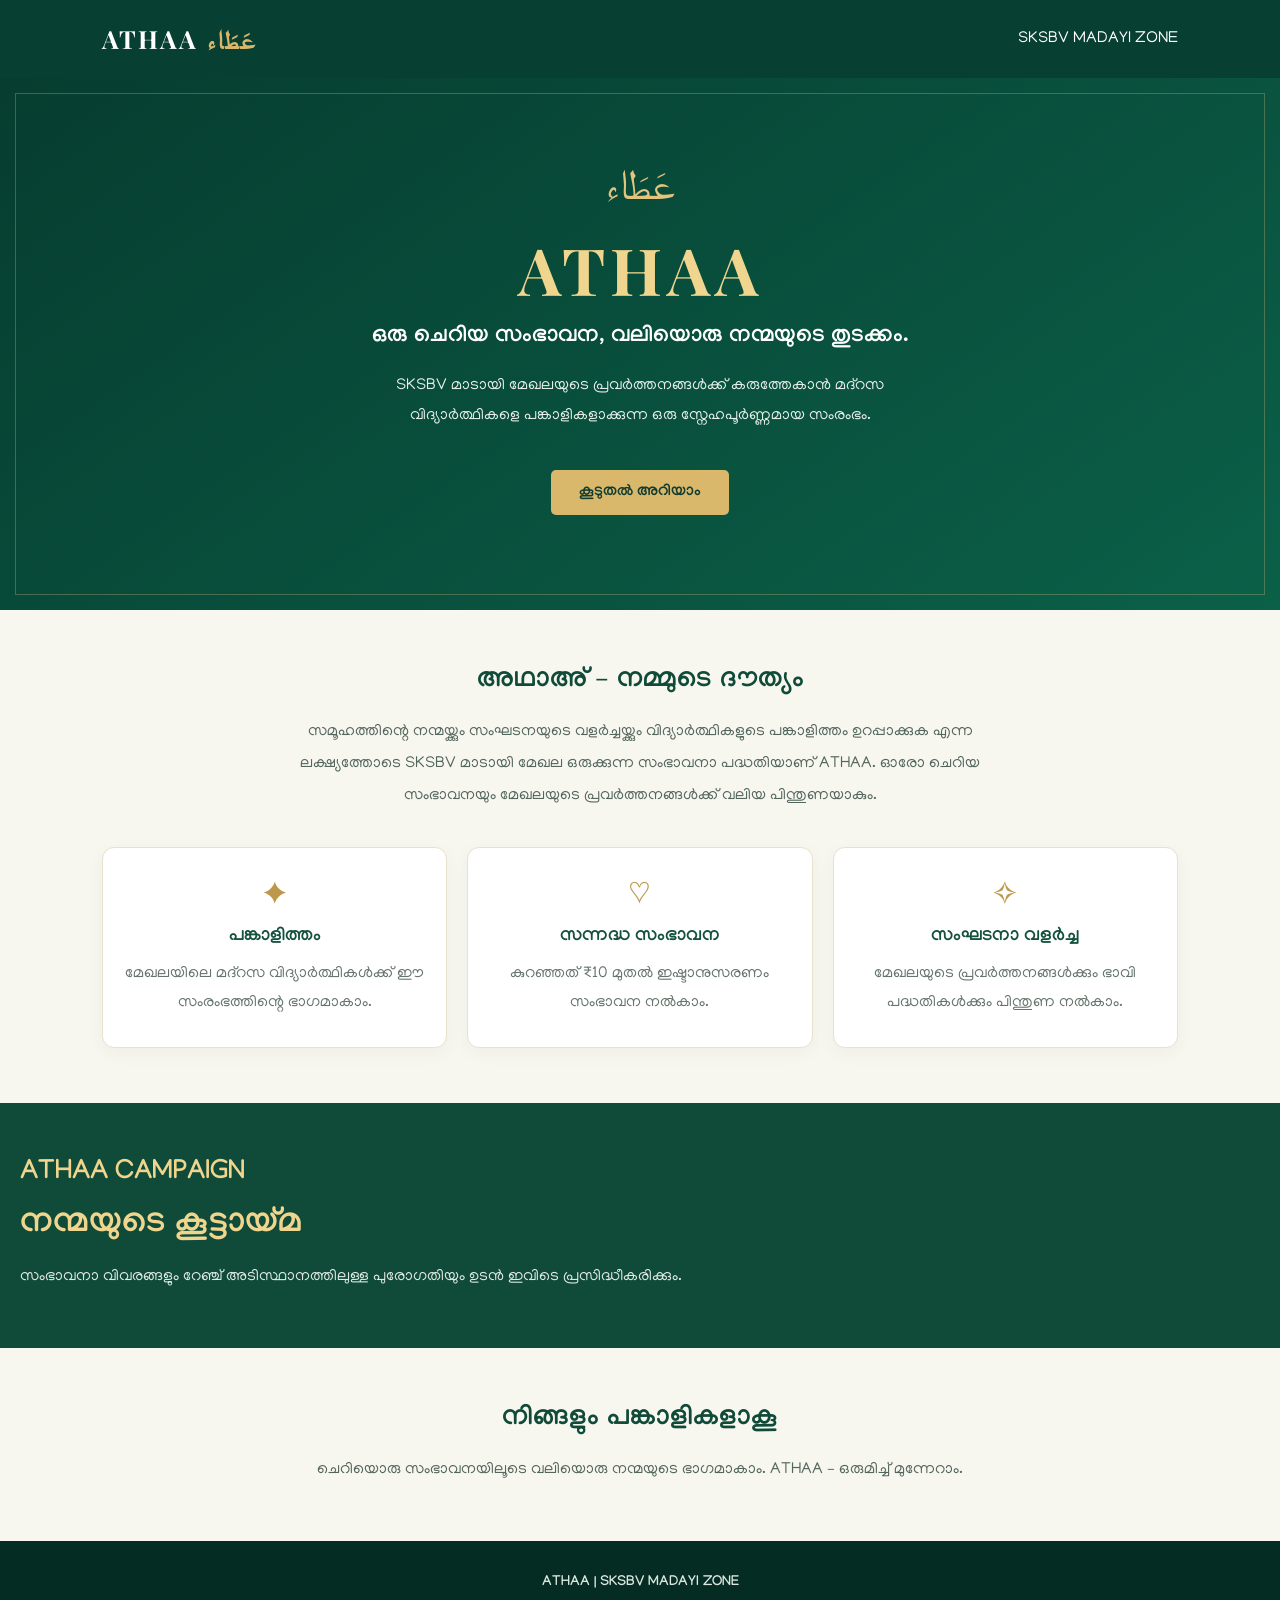
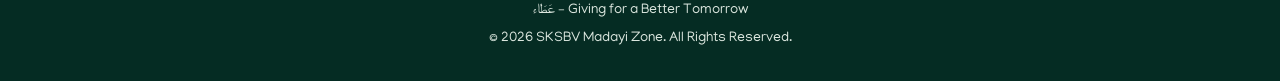
==== index.html @ 36c3cece "Update index.html" ====
<!DOCTYPE html>
<html lang="ml">
<head>
<meta charset="UTF-8">
<meta name="viewport" content="width=device-width, initial-scale=1.0">
<title>ATHAA | SKSBV Madayi Zone</title>

<link href="https://fonts.googleapis.com/css2?family=Manjari:wght@400;700&family=Playfair+Display:wght@600;700&display=swap" rel="stylesheet">

<style>
*{margin:0;padding:0;box-sizing:border-box}

body{
font-family:'Manjari',sans-serif;
background:#f7f6ef;
color:#183d32;
}

header{
background:#073f32;
color:white;
padding:22px 8%;
display:flex;
justify-content:space-between;
align-items:center;
}

.logo{
font-family:'Playfair Display',serif;
font-size:25px;
font-weight:bold;
letter-spacing:2px;
}

.logo span{color:#d9b86c}

.hero{
background:linear-gradient(145deg,#063d30,#0b6048);
color:white;
text-align:center;
padding:85px 20px 95px;
position:relative;
overflow:hidden;
}

.hero:before{
content:"";
position:absolute;
inset:15px;
border:1px solid rgba(220,190,120,.3);
pointer-events:none;
}

.arabic{
font-size:42px;
color:#e2c47e;
margin-bottom:12px;
}

.hero h1{
font-family:'Playfair Display',serif;
font-size:65px;
letter-spacing:5px;
color:#f0d58e;
}

.hero h2{
font-size:23px;
margin-top:12px;
}

.hero p{
margin:20px auto;
max-width:550px;
line-height:1.9;
color:#e6eee9;
font-size:16px;
}

.btn{
display:inline-block;
background:#d9b86c;
color:#123c30;
padding:13px 28px;
border-radius:5px;
text-decoration:none;
font-weight:bold;
margin-top:18px;
}

section{
padding:55px 8%;
text-align:center;
}

.section-title{
font-size:28px;
margin-bottom:18px;
color:#104a39;
}

.intro{
max-width:700px;
margin:auto;
line-height:2;
color:#53665d;
}

.card-area{
display:grid;
grid-template-columns:repeat(auto-fit,minmax(220px,1fr));
gap:20px;
margin-top:35px;
}

.card{
background:white;
padding:30px 20px;
border-radius:12px;
border:1px solid #e8e1ce;
box-shadow:0 5px 20px rgba(0,0,0,.04);
}

.card .symbol{
font-size:30px;
color:#bd984b;
margin-bottom:12px;
}

.card h3{
margin-bottom:12px;
color:#14513e;
}

.card p{
line-height:1.8;
color:#65756c;
}

.progress{
background:#104b39;
color:white;
padding:55px 20px;
}

.progress h2{
color:#f0d58e;
font-size:27px;
margin-bottom:15px;
}

.progress p{
line-height:2;
color:#e0e9e3;
}

.amount{
font-size:35px;
color:#f0d58e;
margin:15px 0;
font-weight:bold;
}

footer{
background:#052c23;
color:#dce7df;
text-align:center;
padding:28px 15px;
line-height:2;
font-size:14px;
}

@media(max-width:600px){
.hero h1{font-size:45px}
.hero h2{font-size:19px}
.hero{padding:65px 20px 75px}
section{padding:45px 6%}
}
</style>
</head>

<body>

<header>
<div class="logo">ATHAA <span>عَطَاء</span></div>
<div>SKSBV MADAYI ZONE</div>
</header>

<div class="hero">
<div class="arabic">عَطَاء</div>
<h1>ATHAA</h1>
<h2>ഒരു ചെറിയ സംഭാവന, വലിയൊരു നന്മയുടെ തുടക്കം.</h2>
<p>
SKSBV മാടായി മേഖലയുടെ പ്രവർത്തനങ്ങൾക്ക് കരുത്തേകാൻ
മദ്റസ വിദ്യാർത്ഥികളെ പങ്കാളികളാക്കുന്ന
ഒരു സ്നേഹപൂർണ്ണമായ സംരംഭം.
</p>
<a href="#about" class="btn">കൂടുതൽ അറിയാം</a>
</div>

<section id="about">
<h2 class="section-title">അഥാഅ് – നമ്മുടെ ദൗത്യം</h2>
<p class="intro">
സമൂഹത്തിന്റെ നന്മയ്ക്കും സംഘടനയുടെ വളർച്ചയ്ക്കും
വിദ്യാർത്ഥികളുടെ പങ്കാളിത്തം ഉറപ്പാക്കുക എന്ന ലക്ഷ്യത്തോടെ
SKSBV മാടായി മേഖല ഒരുക്കുന്ന സംഭാവനാ പദ്ധതിയാണ് ATHAA.
ഓരോ ചെറിയ സംഭാവനയും മേഖലയുടെ പ്രവർത്തനങ്ങൾക്ക്
വലിയ പിന്തുണയാകും.
</p>

<div class="card-area">
<div class="card">
<div class="symbol">✦</div>
<h3>പങ്കാളിത്തം</h3>
<p>മേഖലയിലെ മദ്റസ വിദ്യാർത്ഥികൾക്ക് ഈ സംരംഭത്തിന്റെ ഭാഗമാകാം.</p>
</div>

<div class="card">
<div class="symbol">♡</div>
<h3>സന്നദ്ധ സംഭാവന</h3>
<p>കുറഞ്ഞത് ₹10 മുതൽ ഇഷ്ടാനുസരണം സംഭാവന നൽകാം.</p>
</div>

<div class="card">
<div class="symbol">✧</div>
<h3>സംഘടനാ വളർച്ച</h3>
<p>മേഖലയുടെ പ്രവർത്തനങ്ങൾക്കും ഭാവി പദ്ധതികൾക്കും പിന്തുണ നൽകാം.</p>
</div>
</div>
</section>

<div class="progress">
<h2>ATHAA CAMPAIGN</h2>
<div class="amount">നന്മയുടെ കൂട്ടായ്മ</div>
<p>
സംഭാവനാ വിവരങ്ങളും റേഞ്ച് അടിസ്ഥാനത്തിലുള്ള
പുരോഗതിയും ഉടൻ ഇവിടെ പ്രസിദ്ധീകരിക്കും.
</p>
</div>

<section>
<h2 class="section-title">നിങ്ങളും പങ്കാളികളാകൂ</h2>
<p class="intro">
ചെറിയൊരു സംഭാവനയിലൂടെ വലിയൊരു നന്മയുടെ ഭാഗമാകാം.
ATHAA – ഒരുമിച്ച് മുന്നേറാം.
</p>
</section>

<footer>
<strong>ATHAA | SKSBV MADAYI ZONE</strong>
<p>عَطَاء – Giving for a Better Tomorrow</p>
<p>© 2026 SKSBV Madayi Zone. All Rights Reserved.</p>
</footer>
<script type="module">
import { createClient } from 'https://esm.sh/@supabase/supabase-js@2';

const supabase = createClient(
  'https://todgmbp1ju1edgxzxsuv.supabase.co',
  sb_publishable_af5KGOC2F1J2FJuQmjz36g_5R0WqRGq'
);
</script>
</body>
</html>
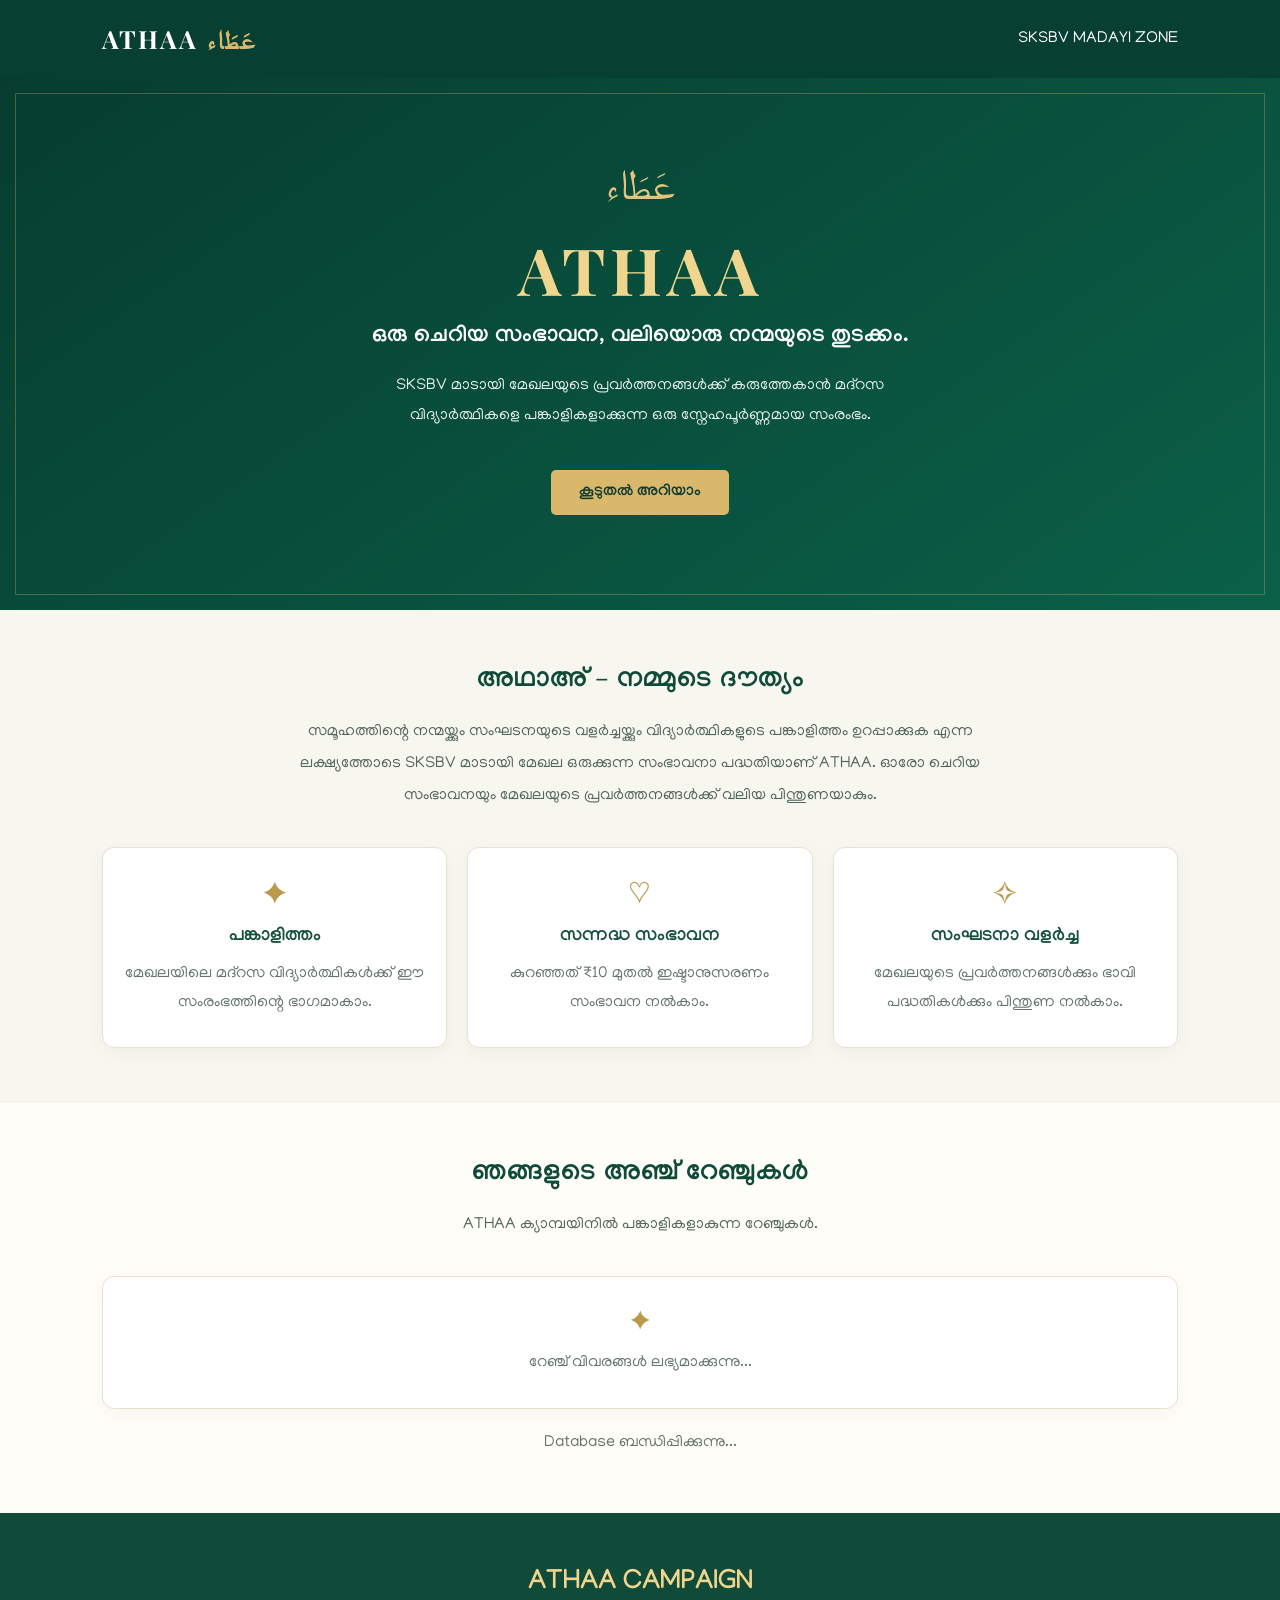
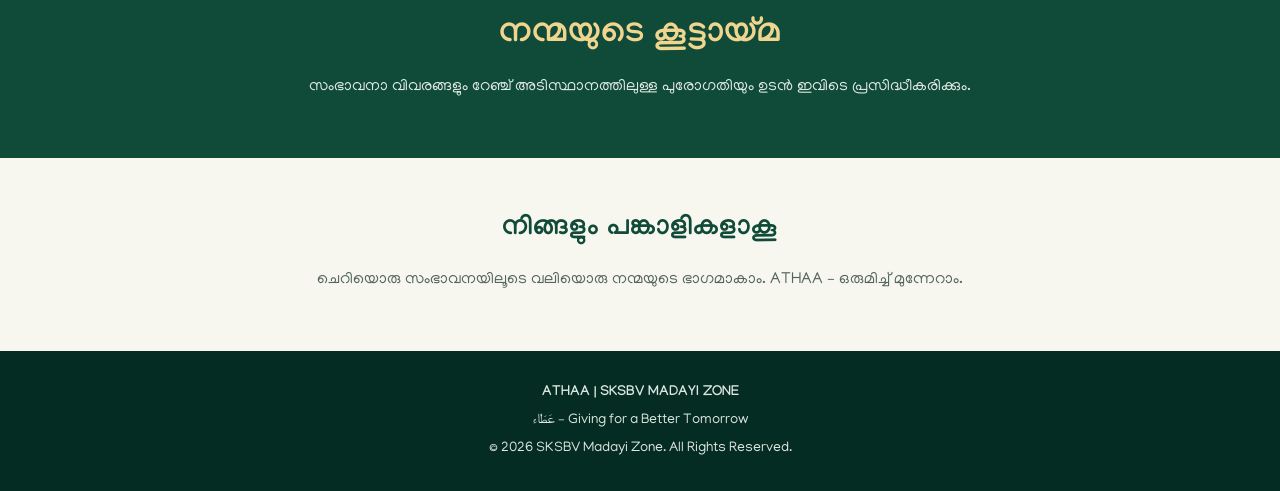
==== commit 9d2ab64a: "ATHAA" ====
--- a/index.html
+++ b/index.html
@@ -23,6 +23,8 @@
 display:flex;
 justify-content:space-between;
 align-items:center;
+flex-wrap:wrap;
+gap:12px;
 }
 
 .logo{
@@ -137,10 +139,42 @@
 color:#65756c;
 }
 
+/* RANGES */
+
+.ranges-section{
+background:#fffdf7;
+}
+
+.range-card{
+background:white;
+padding:24px 15px;
+border:1px solid #e8e1ce;
+border-radius:12px;
+box-shadow:0 5px 20px rgba(0,0,0,.04);
+}
+
+.range-card h3{
+color:#14513e;
+font-size:20px;
+}
+
+.range-symbol{
+font-size:26px;
+color:#bd984b;
+margin-bottom:10px;
+}
+
+#rangeStatus{
+margin-top:20px;
+color:#65756c;
+line-height:1.8;
+}
+
 .progress{
 background:#104b39;
 color:white;
 padding:55px 20px;
+text-align:center;
 }
 
 .progress h2{
@@ -175,6 +209,7 @@
 .hero h2{font-size:19px}
 .hero{padding:65px 20px 75px}
 section{padding:45px 6%}
+header{padding:18px 6%}
 }
 </style>
 </head>
@@ -229,6 +264,24 @@
 </div>
 </section>
 
+<!-- RANGE DETAILS FROM SUPABASE -->
+
+<section class="ranges-section" id="ranges">
+<h2 class="section-title">ഞങ്ങളുടെ അഞ്ച് റേഞ്ചുകൾ</h2>
+<p class="intro">
+ATHAA ക്യാമ്പയിനിൽ പങ്കാളികളാകുന്ന റേഞ്ചുകൾ.
+</p>
+
+<div class="card-area" id="rangeList">
+<div class="card">
+<div class="range-symbol">✦</div>
+<p>റേഞ്ച് വിവരങ്ങൾ ലഭ്യമാക്കുന്നു...</p>
+</div>
+</div>
+
+<p id="rangeStatus">Database ബന്ധിപ്പിക്കുന്നു...</p>
+</section>
+
 <div class="progress">
 <h2>ATHAA CAMPAIGN</h2>
 <div class="amount">നന്മയുടെ കൂട്ടായ്മ</div>
@@ -251,13 +304,74 @@
 <p>عَطَاء – Giving for a Better Tomorrow</p>
 <p>© 2026 SKSBV Madayi Zone. All Rights Reserved.</p>
 </footer>
+
 <script type="module">
-import { createClient } from 'https://esm.sh/@supabase/supabase-js@2';
+import { createClient } from
+'https://esm.sh/@supabase/supabase-js@2';
+
+const SUPABASE_URL =
+'https://todgmbp1ju1edgxzxsuv.supabase.co';
+
+const SUPABASE_KEY =
+'sb_publishable_af5KGOC2F1J2FJuQmjz36g_5R0WqRGq';
 
 const supabase = createClient(
-  'https://todgmbp1ju1edgxzxsuv.supabase.co',
-  sb_publishable_af5KGOC2F1J2FJuQmjz36g_5R0WqRGq'
+SUPABASE_URL,
+SUPABASE_KEY
 );
+
+const rangeList = document.getElementById('rangeList');
+const rangeStatus = document.getElementById('rangeStatus');
+
+async function loadRanges(){
+
+const { data, error } = await supabase
+.from('Ranges')
+.select('range_name')
+.order('range_name');
+
+if(error){
+rangeList.innerHTML = '';
+rangeStatus.textContent =
+'റേഞ്ച് വിവരങ്ങൾ ഇപ്പോൾ ലഭ്യമല്ല. Database ക്രമീകരണം പരിശോധിക്കണം.';
+console.error(error);
+return;
+}
+
+if(!data || data.length === 0){
+rangeList.innerHTML = '';
+rangeStatus.textContent =
+'ഇപ്പോൾ റേഞ്ച് വിവരങ്ങൾ ലഭ്യമല്ല.';
+return;
+}
+
+rangeList.innerHTML = '';
+
+data.forEach((range) => {
+
+const card = document.createElement('div');
+card.className = 'range-card';
+
+const symbol = document.createElement('div');
+symbol.className = 'range-symbol';
+symbol.textContent = '✦';
+
+const heading = document.createElement('h3');
+heading.textContent = range.range_name;
+
+card.appendChild(symbol);
+card.appendChild(heading);
+rangeList.appendChild(card);
+
+});
+
+rangeStatus.textContent =
+'റേഞ്ച് വിവരങ്ങൾ വിജയകരമായി ലഭിച്ചു.';
+
+}
+
+loadRanges();
 </script>
+
 </body>
 </html>
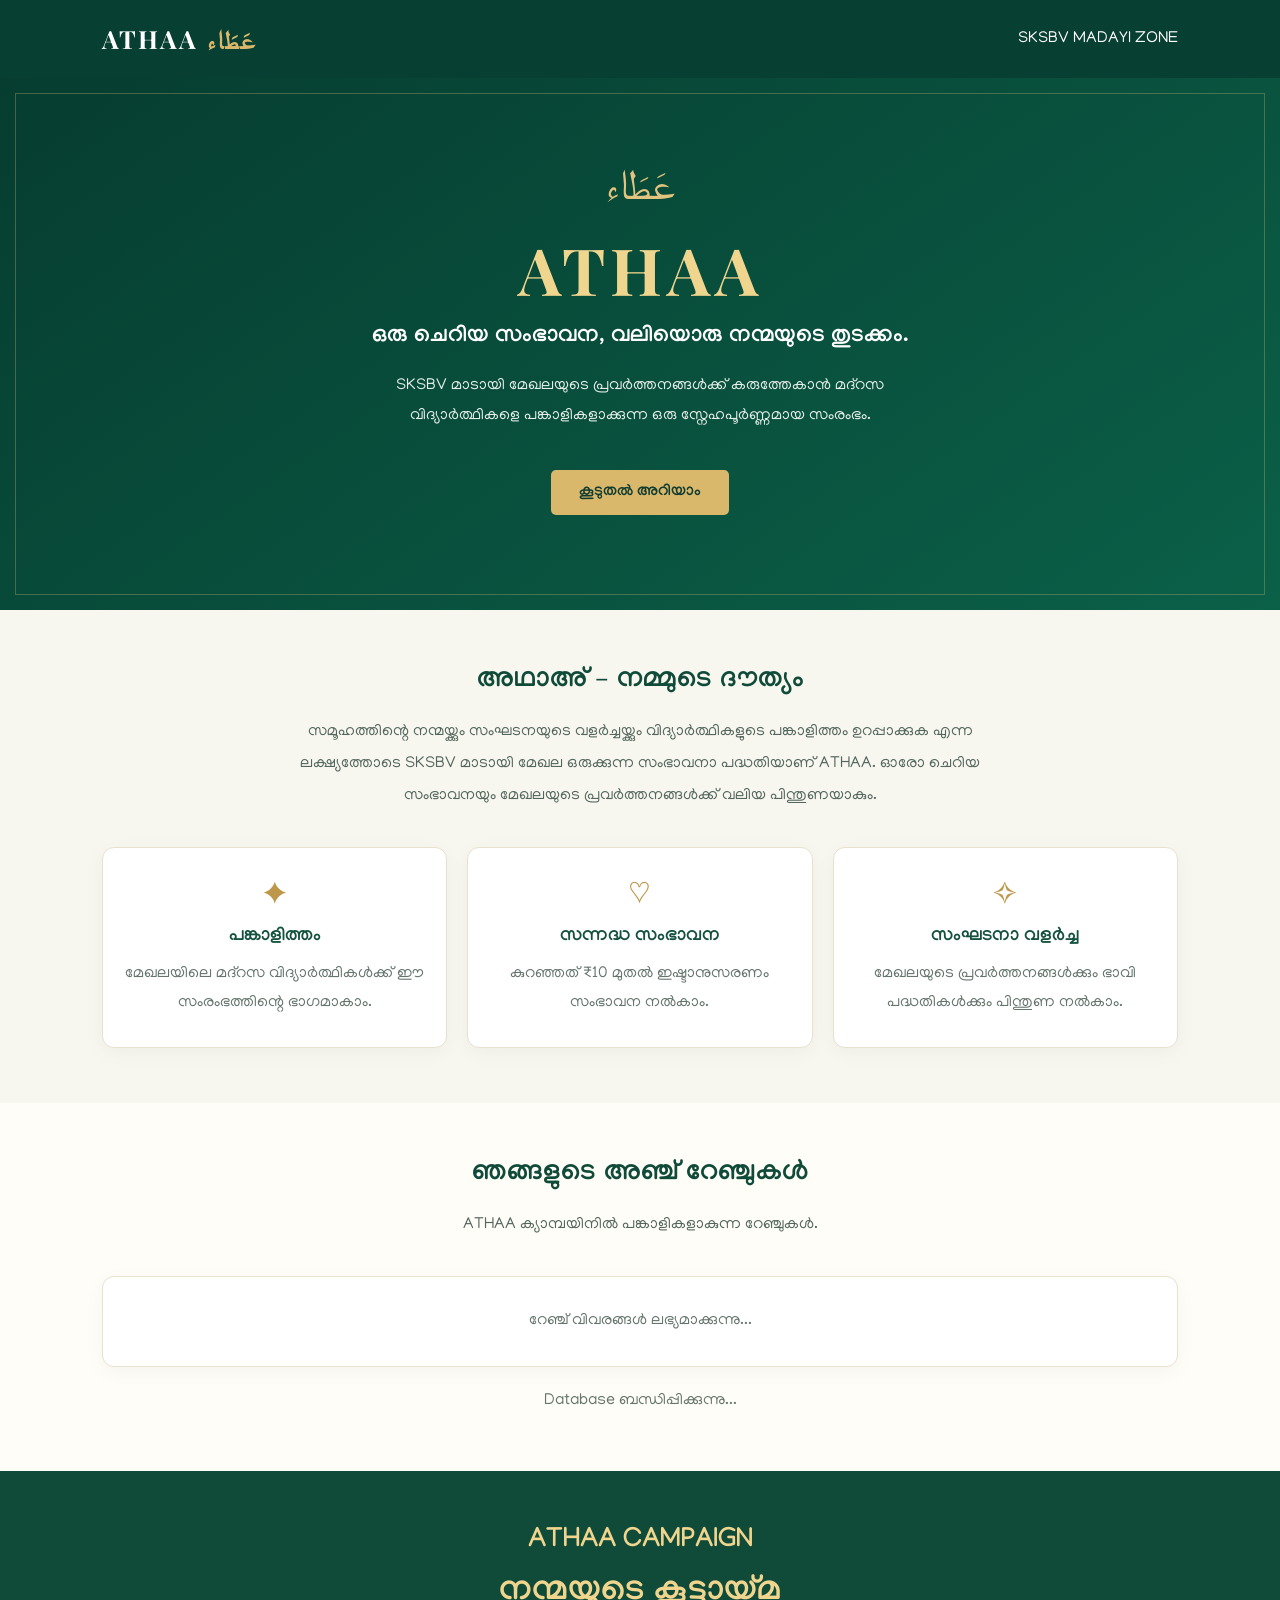
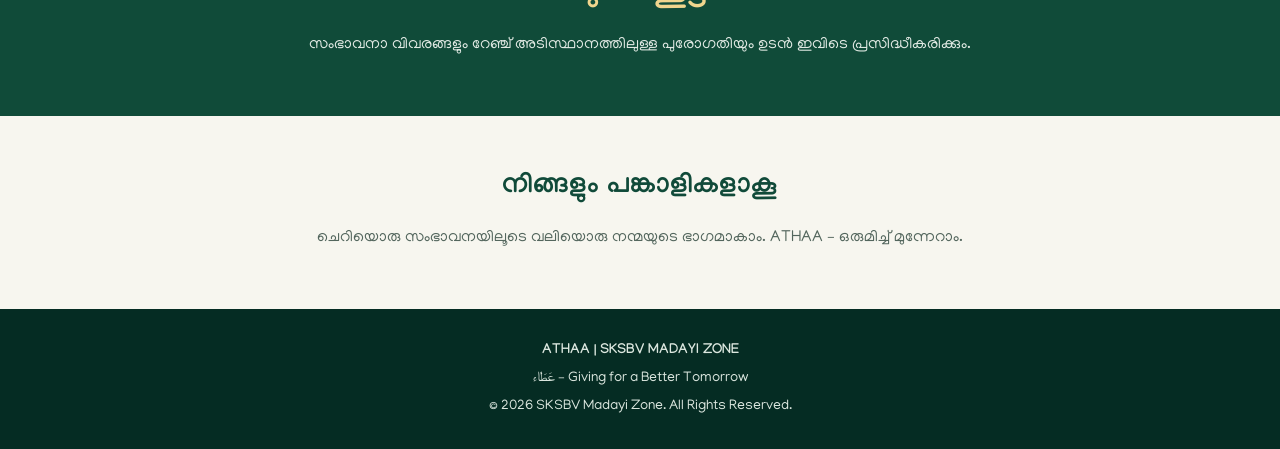
==== commit b1ff328e: "Update index.html" ====
--- a/index.html
+++ b/index.html
@@ -1,219 +1,44 @@
+ 
 <!DOCTYPE html>
 <html lang="ml">
 <head>
 <meta charset="UTF-8">
 <meta name="viewport" content="width=device-width, initial-scale=1.0">
 <title>ATHAA | SKSBV Madayi Zone</title>
-
 <link href="https://fonts.googleapis.com/css2?family=Manjari:wght@400;700&family=Playfair+Display:wght@600;700&display=swap" rel="stylesheet">
-
 <style>
 *{margin:0;padding:0;box-sizing:border-box}
-
-body{
-font-family:'Manjari',sans-serif;
-background:#f7f6ef;
-color:#183d32;
-}
-
-header{
-background:#073f32;
-color:white;
-padding:22px 8%;
-display:flex;
-justify-content:space-between;
-align-items:center;
-flex-wrap:wrap;
-gap:12px;
-}
-
-.logo{
-font-family:'Playfair Display',serif;
-font-size:25px;
-font-weight:bold;
-letter-spacing:2px;
-}
-
+body{font-family:'Manjari',sans-serif;background:#f7f6ef;color:#183d32}
+header{background:#073f32;color:white;padding:22px 8%;display:flex;justify-content:space-between;align-items:center;flex-wrap:wrap;gap:10px}
+.logo{font-family:'Playfair Display',serif;font-size:25px;font-weight:bold;letter-spacing:2px}
 .logo span{color:#d9b86c}
-
-.hero{
-background:linear-gradient(145deg,#063d30,#0b6048);
-color:white;
-text-align:center;
-padding:85px 20px 95px;
-position:relative;
-overflow:hidden;
-}
-
-.hero:before{
-content:"";
-position:absolute;
-inset:15px;
-border:1px solid rgba(220,190,120,.3);
-pointer-events:none;
-}
-
-.arabic{
-font-size:42px;
-color:#e2c47e;
-margin-bottom:12px;
-}
-
-.hero h1{
-font-family:'Playfair Display',serif;
-font-size:65px;
-letter-spacing:5px;
-color:#f0d58e;
-}
-
-.hero h2{
-font-size:23px;
-margin-top:12px;
-}
-
-.hero p{
-margin:20px auto;
-max-width:550px;
-line-height:1.9;
-color:#e6eee9;
-font-size:16px;
-}
-
-.btn{
-display:inline-block;
-background:#d9b86c;
-color:#123c30;
-padding:13px 28px;
-border-radius:5px;
-text-decoration:none;
-font-weight:bold;
-margin-top:18px;
-}
-
-section{
-padding:55px 8%;
-text-align:center;
-}
-
-.section-title{
-font-size:28px;
-margin-bottom:18px;
-color:#104a39;
-}
-
-.intro{
-max-width:700px;
-margin:auto;
-line-height:2;
-color:#53665d;
-}
-
-.card-area{
-display:grid;
-grid-template-columns:repeat(auto-fit,minmax(220px,1fr));
-gap:20px;
-margin-top:35px;
-}
-
-.card{
-background:white;
-padding:30px 20px;
-border-radius:12px;
-border:1px solid #e8e1ce;
-box-shadow:0 5px 20px rgba(0,0,0,.04);
-}
-
-.card .symbol{
-font-size:30px;
-color:#bd984b;
-margin-bottom:12px;
-}
-
-.card h3{
-margin-bottom:12px;
-color:#14513e;
-}
-
-.card p{
-line-height:1.8;
-color:#65756c;
-}
-
-/* RANGES */
-
-.ranges-section{
-background:#fffdf7;
-}
-
-.range-card{
-background:white;
-padding:24px 15px;
-border:1px solid #e8e1ce;
-border-radius:12px;
-box-shadow:0 5px 20px rgba(0,0,0,.04);
-}
-
-.range-card h3{
-color:#14513e;
-font-size:20px;
-}
-
-.range-symbol{
-font-size:26px;
-color:#bd984b;
-margin-bottom:10px;
-}
-
-#rangeStatus{
-margin-top:20px;
-color:#65756c;
-line-height:1.8;
-}
-
-.progress{
-background:#104b39;
-color:white;
-padding:55px 20px;
-text-align:center;
-}
-
-.progress h2{
-color:#f0d58e;
-font-size:27px;
-margin-bottom:15px;
-}
-
-.progress p{
-line-height:2;
-color:#e0e9e3;
-}
-
-.amount{
-font-size:35px;
-color:#f0d58e;
-margin:15px 0;
-font-weight:bold;
-}
-
-footer{
-background:#052c23;
-color:#dce7df;
-text-align:center;
-padding:28px 15px;
-line-height:2;
-font-size:14px;
-}
-
-@media(max-width:600px){
-.hero h1{font-size:45px}
-.hero h2{font-size:19px}
-.hero{padding:65px 20px 75px}
-section{padding:45px 6%}
-header{padding:18px 6%}
-}
+.hero{background:linear-gradient(145deg,#063d30,#0b6048);color:white;text-align:center;padding:85px 20px 95px;position:relative}
+.hero:before{content:"";position:absolute;inset:15px;border:1px solid rgba(220,190,120,.3);pointer-events:none}
+.arabic{font-size:42px;color:#e2c47e;margin-bottom:12px}
+.hero h1{font-family:'Playfair Display',serif;font-size:65px;letter-spacing:5px;color:#f0d58e}
+.hero h2{font-size:23px;margin-top:12px}
+.hero p{margin:20px auto;max-width:550px;line-height:1.9;color:#e6eee9}
+.btn{display:inline-block;background:#d9b86c;color:#123c30;padding:13px 28px;border-radius:5px;text-decoration:none;font-weight:bold;margin-top:18px}
+section{padding:55px 8%;text-align:center}
+.section-title{font-size:28px;margin-bottom:18px;color:#104a39}
+.intro{max-width:700px;margin:auto;line-height:2;color:#53665d}
+.card-area{display:grid;grid-template-columns:repeat(auto-fit,minmax(220px,1fr));gap:20px;margin-top:35px}
+.card,.range-card{background:white;padding:30px 20px;border-radius:12px;border:1px solid #e8e1ce;box-shadow:0 5px 20px rgba(0,0,0,.04)}
+.symbol{font-size:30px;color:#bd984b;margin-bottom:12px}
+.card h3{margin-bottom:12px;color:#14513e}
+.card p{line-height:1.8;color:#65756c}
+.ranges-section{background:#fffdf7}
+.range-card h3{color:#14513e;font-size:20px}
+.range-symbol{font-size:26px;color:#bd984b;margin-bottom:10px}
+#rangeStatus{margin-top:20px;color:#65756c;line-height:1.8}
+.progress{background:#104b39;color:white;padding:55px 20px;text-align:center}
+.progress h2{color:#f0d58e;font-size:27px;margin-bottom:15px}
+.progress p{line-height:2;color:#e0e9e3}
+.amount{font-size:35px;color:#f0d58e;margin:15px 0;font-weight:bold}
+footer{background:#052c23;color:#dce7df;text-align:center;padding:28px 15px;line-height:2;font-size:14px}
+@media(max-width:600px){.hero h1{font-size:45px}.hero h2{font-size:19px}.hero{padding:65px 20px 75px}section{padding:45px 6%}}
 </style>
 </head>
-
 <body>
 
 <header>
@@ -225,78 +50,38 @@
 <div class="arabic">عَطَاء</div>
 <h1>ATHAA</h1>
 <h2>ഒരു ചെറിയ സംഭാവന, വലിയൊരു നന്മയുടെ തുടക്കം.</h2>
-<p>
-SKSBV മാടായി മേഖലയുടെ പ്രവർത്തനങ്ങൾക്ക് കരുത്തേകാൻ
-മദ്റസ വിദ്യാർത്ഥികളെ പങ്കാളികളാക്കുന്ന
-ഒരു സ്നേഹപൂർണ്ണമായ സംരംഭം.
-</p>
+<p>SKSBV മാടായി മേഖലയുടെ പ്രവർത്തനങ്ങൾക്ക് കരുത്തേകാൻ മദ്റസ വിദ്യാർത്ഥികളെ പങ്കാളികളാക്കുന്ന ഒരു സ്നേഹപൂർണ്ണമായ സംരംഭം.</p>
 <a href="#about" class="btn">കൂടുതൽ അറിയാം</a>
 </div>
 
 <section id="about">
 <h2 class="section-title">അഥാഅ് – നമ്മുടെ ദൗത്യം</h2>
-<p class="intro">
-സമൂഹത്തിന്റെ നന്മയ്ക്കും സംഘടനയുടെ വളർച്ചയ്ക്കും
-വിദ്യാർത്ഥികളുടെ പങ്കാളിത്തം ഉറപ്പാക്കുക എന്ന ലക്ഷ്യത്തോടെ
-SKSBV മാടായി മേഖല ഒരുക്കുന്ന സംഭാവനാ പദ്ധതിയാണ് ATHAA.
-ഓരോ ചെറിയ സംഭാവനയും മേഖലയുടെ പ്രവർത്തനങ്ങൾക്ക്
-വലിയ പിന്തുണയാകും.
-</p>
-
+<p class="intro">സമൂഹത്തിന്റെ നന്മയ്ക്കും സംഘടനയുടെ വളർച്ചയ്ക്കും വിദ്യാർത്ഥികളുടെ പങ്കാളിത്തം ഉറപ്പാക്കുക എന്ന ലക്ഷ്യത്തോടെ SKSBV മാടായി മേഖല ഒരുക്കുന്ന സംഭാവനാ പദ്ധതിയാണ് ATHAA. ഓരോ ചെറിയ സംഭാവനയും മേഖലയുടെ പ്രവർത്തനങ്ങൾക്ക് വലിയ പിന്തുണയാകും.</p>
 <div class="card-area">
-<div class="card">
-<div class="symbol">✦</div>
-<h3>പങ്കാളിത്തം</h3>
-<p>മേഖലയിലെ മദ്റസ വിദ്യാർത്ഥികൾക്ക് ഈ സംരംഭത്തിന്റെ ഭാഗമാകാം.</p>
-</div>
-
-<div class="card">
-<div class="symbol">♡</div>
-<h3>സന്നദ്ധ സംഭാവന</h3>
-<p>കുറഞ്ഞത് ₹10 മുതൽ ഇഷ്ടാനുസരണം സംഭാവന നൽകാം.</p>
-</div>
-
-<div class="card">
-<div class="symbol">✧</div>
-<h3>സംഘടനാ വളർച്ച</h3>
-<p>മേഖലയുടെ പ്രവർത്തനങ്ങൾക്കും ഭാവി പദ്ധതികൾക്കും പിന്തുണ നൽകാം.</p>
-</div>
+<div class="card"><div class="symbol">✦</div><h3>പങ്കാളിത്തം</h3><p>മേഖലയിലെ മദ്റസ വിദ്യാർത്ഥികൾക്ക് ഈ സംരംഭത്തിന്റെ ഭാഗമാകാം.</p></div>
+<div class="card"><div class="symbol">♡</div><h3>സന്നദ്ധ സംഭാവന</h3><p>കുറഞ്ഞത് ₹10 മുതൽ ഇഷ്ടാനുസരണം സംഭാവന നൽകാം.</p></div>
+<div class="card"><div class="symbol">✧</div><h3>സംഘടനാ വളർച്ച</h3><p>മേഖലയുടെ പ്രവർത്തനങ്ങൾക്കും ഭാവി പദ്ധതികൾക്കും പിന്തുണ നൽകാം.</p></div>
 </div>
 </section>
 
-<!-- RANGE DETAILS FROM SUPABASE -->
-
 <section class="ranges-section" id="ranges">
 <h2 class="section-title">ഞങ്ങളുടെ അഞ്ച് റേഞ്ചുകൾ</h2>
-<p class="intro">
-ATHAA ക്യാമ്പയിനിൽ പങ്കാളികളാകുന്ന റേഞ്ചുകൾ.
-</p>
-
+<p class="intro">ATHAA ക്യാമ്പയിനിൽ പങ്കാളികളാകുന്ന റേഞ്ചുകൾ.</p>
 <div class="card-area" id="rangeList">
-<div class="card">
-<div class="range-symbol">✦</div>
-<p>റേഞ്ച് വിവരങ്ങൾ ലഭ്യമാക്കുന്നു...</p>
+<div class="card"><p>റേഞ്ച് വിവരങ്ങൾ ലഭ്യമാക്കുന്നു...</p></div>
 </div>
-</div>
-
 <p id="rangeStatus">Database ബന്ധിപ്പിക്കുന്നു...</p>
 </section>
 
 <div class="progress">
 <h2>ATHAA CAMPAIGN</h2>
 <div class="amount">നന്മയുടെ കൂട്ടായ്മ</div>
-<p>
-സംഭാവനാ വിവരങ്ങളും റേഞ്ച് അടിസ്ഥാനത്തിലുള്ള
-പുരോഗതിയും ഉടൻ ഇവിടെ പ്രസിദ്ധീകരിക്കും.
-</p>
+<p>സംഭാവനാ വിവരങ്ങളും റേഞ്ച് അടിസ്ഥാനത്തിലുള്ള പുരോഗതിയും ഉടൻ ഇവിടെ പ്രസിദ്ധീകരിക്കും.</p>
 </div>
 
 <section>
 <h2 class="section-title">നിങ്ങളും പങ്കാളികളാകൂ</h2>
-<p class="intro">
-ചെറിയൊരു സംഭാവനയിലൂടെ വലിയൊരു നന്മയുടെ ഭാഗമാകാം.
-ATHAA – ഒരുമിച്ച് മുന്നേറാം.
-</p>
+<p class="intro">ചെറിയൊരു സംഭാവനയിലൂടെ വലിയൊരു നന്മയുടെ ഭാഗമാകാം. ATHAA – ഒരുമിച്ച് മുന്നേറാം.</p>
 </section>
 
 <footer>
@@ -306,72 +91,50 @@
 </footer>
 
 <script type="module">
-import { createClient } from
-'https://esm.sh/@supabase/supabase-js@2';
+import { createClient } from 'https://esm.sh/@supabase/supabase-js@2';
 
-const SUPABASE_URL =
-'https://todgmbp1ju1edgxzxsuv.supabase.co';
+const SUPABASE_URL = 'https://todgmbp1ju1edgxzxsuv.supabase.co';
+const SUPABASE_KEY = 'sb_publishable_af5KGOC2F1J2FJuQmjz36g_5R0WqRGq';
 
-const SUPABASE_KEY =
-'sb_publishable_af5KGOC2F1J2FJuQmjz36g_5R0WqRGq';
-
-const supabase = createClient(
-SUPABASE_URL,
-SUPABASE_KEY
-);
+const supabase = createClient(SUPABASE_URL, SUPABASE_KEY);
 
 const rangeList = document.getElementById('rangeList');
 const rangeStatus = document.getElementById('rangeStatus');
 
 async function loadRanges(){
+  const {data,error} = await supabase
+    .from('Ranges')
+    .select('range_name');
 
-const { data, error } = await supabase
-.from('Ranges')
-.select('range_name')
-.order('range_name');
+  if(error){
+    rangeList.innerHTML = '';
+    rangeStatus.textContent = 'റേഞ്ച് വിവരങ്ങൾ ലഭ്യമല്ല. Database ക്രമീകരണം പരിശോധിക്കണം.';
+    console.error(error);
+    return;
+  }
 
-if(error){
-rangeList.innerHTML = '';
-rangeStatus.textContent =
-'റേഞ്ച് വിവരങ്ങൾ ഇപ്പോൾ ലഭ്യമല്ല. Database ക്രമീകരണം പരിശോധിക്കണം.';
-console.error(error);
-return;
-}
+  rangeList.innerHTML = '';
 
-if(!data || data.length === 0){
-rangeList.innerHTML = '';
-rangeStatus.textContent =
-'ഇപ്പോൾ റേഞ്ച് വിവരങ്ങൾ ലഭ്യമല്ല.';
-return;
-}
+  data.forEach(range => {
+    const card = document.createElement('div');
+    card.className = 'range-card';
 
-rangeList.innerHTML = '';
+    const symbol = document.createElement('div');
+    symbol.className = 'range-symbol';
+    symbol.textContent = '✦';
 
-data.forEach((range) => {
+    const heading = document.createElement('h3');
+    heading.textContent = range.range_name;
 
-const card = document.createElement('div');
-card.className = 'range-card';
+    card.append(symbol,heading);
+    rangeList.appendChild(card);
+  });
 
-const symbol = document.createElement('div');
-symbol.className = 'range-symbol';
-symbol.textContent = '✦';
-
-const heading = document.createElement('h3');
-heading.textContent = range.range_name;
-
-card.appendChild(symbol);
-card.appendChild(heading);
-rangeList.appendChild(card);
-
-});
-
-rangeStatus.textContent =
-'റേഞ്ച് വിവരങ്ങൾ വിജയകരമായി ലഭിച്ചു.';
-
+  rangeStatus.textContent = 'റേഞ്ച് വിവരങ്ങൾ വിജയകരമായി ലഭിച്ചു.';
 }
 
 loadRanges();
 </script>
-
 </body>
 </html>
+ 
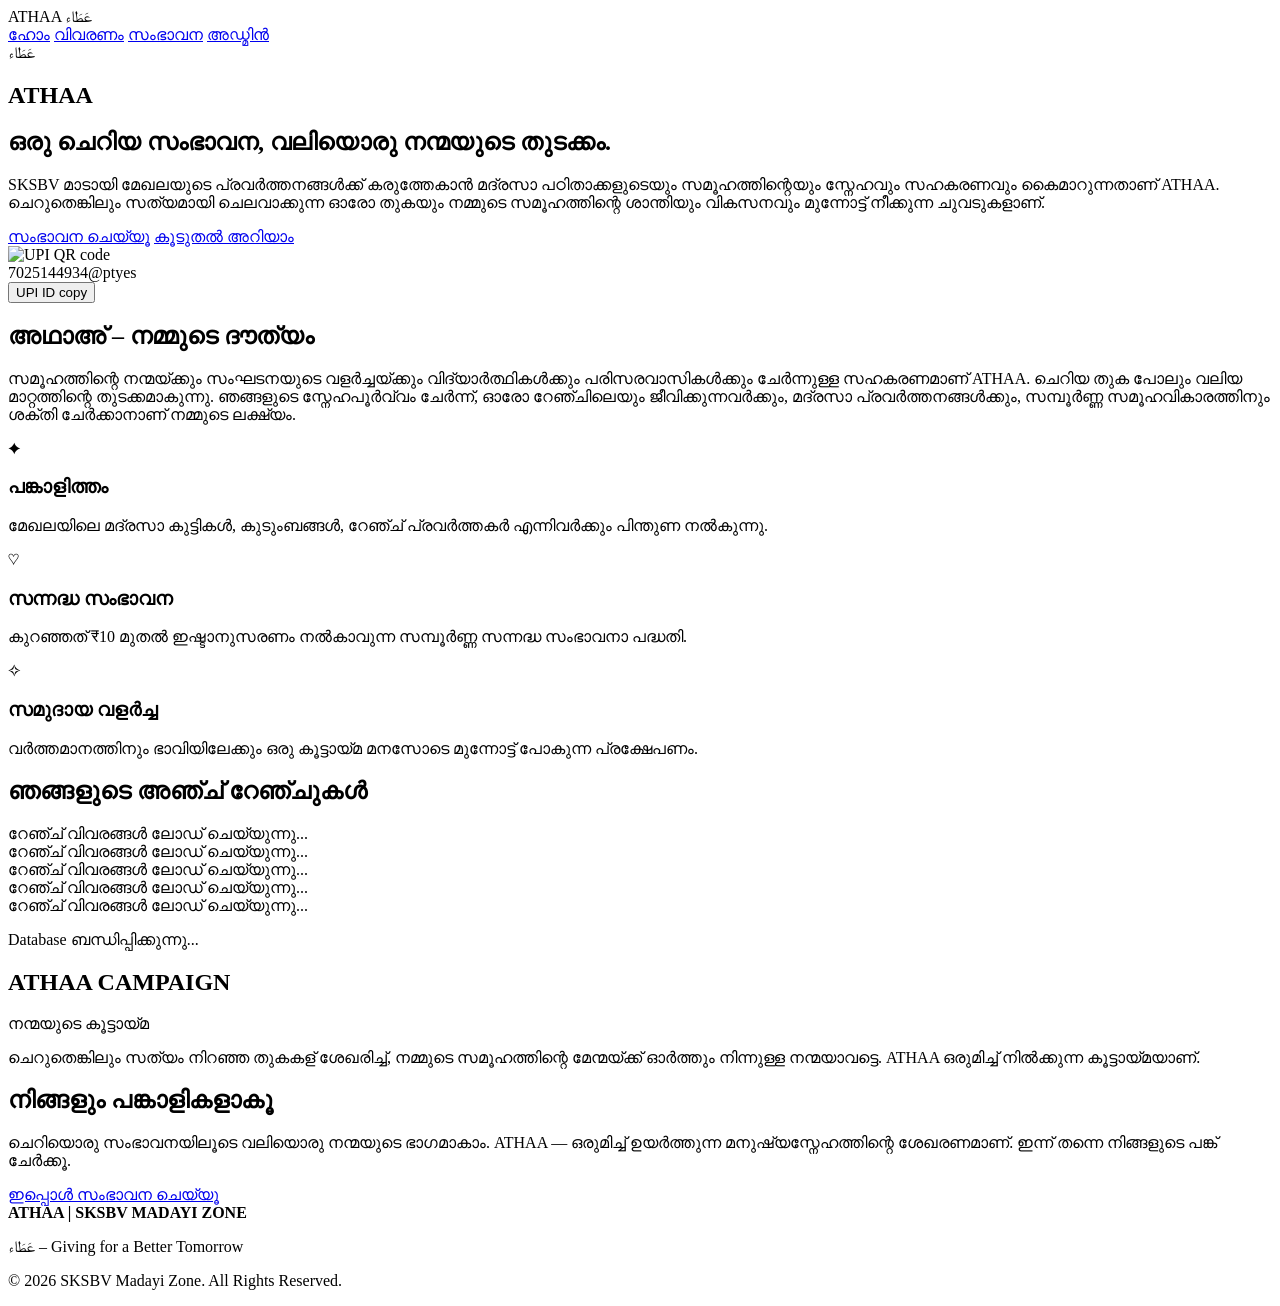
==== commit 1e6f51ac: "Create the ATHAA donation website with front-end pages, Supabase integration, and schema for ranges " ====
--- a/index.html
+++ b/index.html
@@ -1,140 +1,271 @@
- 
 <!DOCTYPE html>
 <html lang="ml">
-<head>
-<meta charset="UTF-8">
-<meta name="viewport" content="width=device-width, initial-scale=1.0">
-<title>ATHAA | SKSBV Madayi Zone</title>
-<link href="https://fonts.googleapis.com/css2?family=Manjari:wght@400;700&family=Playfair+Display:wght@600;700&display=swap" rel="stylesheet">
-<style>
-*{margin:0;padding:0;box-sizing:border-box}
-body{font-family:'Manjari',sans-serif;background:#f7f6ef;color:#183d32}
-header{background:#073f32;color:white;padding:22px 8%;display:flex;justify-content:space-between;align-items:center;flex-wrap:wrap;gap:10px}
-.logo{font-family:'Playfair Display',serif;font-size:25px;font-weight:bold;letter-spacing:2px}
-.logo span{color:#d9b86c}
-.hero{background:linear-gradient(145deg,#063d30,#0b6048);color:white;text-align:center;padding:85px 20px 95px;position:relative}
-.hero:before{content:"";position:absolute;inset:15px;border:1px solid rgba(220,190,120,.3);pointer-events:none}
-.arabic{font-size:42px;color:#e2c47e;margin-bottom:12px}
-.hero h1{font-family:'Playfair Display',serif;font-size:65px;letter-spacing:5px;color:#f0d58e}
-.hero h2{font-size:23px;margin-top:12px}
-.hero p{margin:20px auto;max-width:550px;line-height:1.9;color:#e6eee9}
-.btn{display:inline-block;background:#d9b86c;color:#123c30;padding:13px 28px;border-radius:5px;text-decoration:none;font-weight:bold;margin-top:18px}
-section{padding:55px 8%;text-align:center}
-.section-title{font-size:28px;margin-bottom:18px;color:#104a39}
-.intro{max-width:700px;margin:auto;line-height:2;color:#53665d}
-.card-area{display:grid;grid-template-columns:repeat(auto-fit,minmax(220px,1fr));gap:20px;margin-top:35px}
-.card,.range-card{background:white;padding:30px 20px;border-radius:12px;border:1px solid #e8e1ce;box-shadow:0 5px 20px rgba(0,0,0,.04)}
-.symbol{font-size:30px;color:#bd984b;margin-bottom:12px}
-.card h3{margin-bottom:12px;color:#14513e}
-.card p{line-height:1.8;color:#65756c}
-.ranges-section{background:#fffdf7}
-.range-card h3{color:#14513e;font-size:20px}
-.range-symbol{font-size:26px;color:#bd984b;margin-bottom:10px}
-#rangeStatus{margin-top:20px;color:#65756c;line-height:1.8}
-.progress{background:#104b39;color:white;padding:55px 20px;text-align:center}
-.progress h2{color:#f0d58e;font-size:27px;margin-bottom:15px}
-.progress p{line-height:2;color:#e0e9e3}
-.amount{font-size:35px;color:#f0d58e;margin:15px 0;font-weight:bold}
-footer{background:#052c23;color:#dce7df;text-align:center;padding:28px 15px;line-height:2;font-size:14px}
-@media(max-width:600px){.hero h1{font-size:45px}.hero h2{font-size:19px}.hero{padding:65px 20px 75px}section{padding:45px 6%}}
-</style>
-</head>
-<body>
-
-<header>
-<div class="logo">ATHAA <span>عَطَاء</span></div>
-<div>SKSBV MADAYI ZONE</div>
-</header>
-
-<div class="hero">
-<div class="arabic">عَطَاء</div>
-<h1>ATHAA</h1>
-<h2>ഒരു ചെറിയ സംഭാവന, വലിയൊരു നന്മയുടെ തുടക്കം.</h2>
-<p>SKSBV മാടായി മേഖലയുടെ പ്രവർത്തനങ്ങൾക്ക് കരുത്തേകാൻ മദ്റസ വിദ്യാർത്ഥികളെ പങ്കാളികളാക്കുന്ന ഒരു സ്നേഹപൂർണ്ണമായ സംരംഭം.</p>
-<a href="#about" class="btn">കൂടുതൽ അറിയാം</a>
-</div>
-
-<section id="about">
-<h2 class="section-title">അഥാഅ് – നമ്മുടെ ദൗത്യം</h2>
-<p class="intro">സമൂഹത്തിന്റെ നന്മയ്ക്കും സംഘടനയുടെ വളർച്ചയ്ക്കും വിദ്യാർത്ഥികളുടെ പങ്കാളിത്തം ഉറപ്പാക്കുക എന്ന ലക്ഷ്യത്തോടെ SKSBV മാടായി മേഖല ഒരുക്കുന്ന സംഭാവനാ പദ്ധതിയാണ് ATHAA. ഓരോ ചെറിയ സംഭാവനയും മേഖലയുടെ പ്രവർത്തനങ്ങൾക്ക് വലിയ പിന്തുണയാകും.</p>
-<div class="card-area">
-<div class="card"><div class="symbol">✦</div><h3>പങ്കാളിത്തം</h3><p>മേഖലയിലെ മദ്റസ വിദ്യാർത്ഥികൾക്ക് ഈ സംരംഭത്തിന്റെ ഭാഗമാകാം.</p></div>
-<div class="card"><div class="symbol">♡</div><h3>സന്നദ്ധ സംഭാവന</h3><p>കുറഞ്ഞത് ₹10 മുതൽ ഇഷ്ടാനുസരണം സംഭാവന നൽകാം.</p></div>
-<div class="card"><div class="symbol">✧</div><h3>സംഘടനാ വളർച്ച</h3><p>മേഖലയുടെ പ്രവർത്തനങ്ങൾക്കും ഭാവി പദ്ധതികൾക്കും പിന്തുണ നൽകാം.</p></div>
-</div>
-</section>
-
-<section class="ranges-section" id="ranges">
-<h2 class="section-title">ഞങ്ങളുടെ അഞ്ച് റേഞ്ചുകൾ</h2>
-<p class="intro">ATHAA ക്യാമ്പയിനിൽ പങ്കാളികളാകുന്ന റേഞ്ചുകൾ.</p>
-<div class="card-area" id="rangeList">
-<div class="card"><p>റേഞ്ച് വിവരങ്ങൾ ലഭ്യമാക്കുന്നു...</p></div>
-</div>
-<p id="rangeStatus">Database ബന്ധിപ്പിക്കുന്നു...</p>
-</section>
-
-<div class="progress">
-<h2>ATHAA CAMPAIGN</h2>
-<div class="amount">നന്മയുടെ കൂട്ടായ്മ</div>
-<p>സംഭാവനാ വിവരങ്ങളും റേഞ്ച് അടിസ്ഥാനത്തിലുള്ള പുരോഗതിയും ഉടൻ ഇവിടെ പ്രസിദ്ധീകരിക്കും.</p>
-</div>
-
-<section>
-<h2 class="section-title">നിങ്ങളും പങ്കാളികളാകൂ</h2>
-<p class="intro">ചെറിയൊരു സംഭാവനയിലൂടെ വലിയൊരു നന്മയുടെ ഭാഗമാകാം. ATHAA – ഒരുമിച്ച് മുന്നേറാം.</p>
-</section>
-
-<footer>
-<strong>ATHAA | SKSBV MADAYI ZONE</strong>
-<p>عَطَاء – Giving for a Better Tomorrow</p>
-<p>© 2026 SKSBV Madayi Zone. All Rights Reserved.</p>
-</footer>
-
-<script type="module">
-import { createClient } from 'https://esm.sh/@supabase/supabase-js@2';
-
-const SUPABASE_URL = 'https://todgmbp1ju1edgxzxsuv.supabase.co';
-const SUPABASE_KEY = 'sb_publishable_af5KGOC2F1J2FJuQmjz36g_5R0WqRGq';
-
-const supabase = createClient(SUPABASE_URL, SUPABASE_KEY);
-
-const rangeList = document.getElementById('rangeList');
-const rangeStatus = document.getElementById('rangeStatus');
-
-async function loadRanges(){
-  const {data,error} = await supabase
-    .from('Ranges')
-    .select('range_name');
-
-  if(error){
-    rangeList.innerHTML = '';
-    rangeStatus.textContent = 'റേഞ്ച് വിവരങ്ങൾ ലഭ്യമല്ല. Database ക്രമീകരണം പരിശോധിക്കണം.';
-    console.error(error);
-    return;
-  }
-
-  rangeList.innerHTML = '';
-
-  data.forEach(range => {
-    const card = document.createElement('div');
-    card.className = 'range-card';
-
-    const symbol = document.createElement('div');
-    symbol.className = 'range-symbol';
-    symbol.textContent = '✦';
-
-    const heading = document.createElement('h3');
-    heading.textContent = range.range_name;
-
-    card.append(symbol,heading);
-    rangeList.appendChild(card);
-  });
-
-  rangeStatus.textContent = 'റേഞ്ച് വിവരങ്ങൾ വിജയകരമായി ലഭിച്ചു.';
-}
-
-loadRanges();
-</script>
-</body>
+  <head>
+    <meta charset="UTF-8" />
+    <meta name="viewport" content="width=device-width, initial-scale=1.0" />
+    <title>ATHAA | SKSBV Madayi Zone</title>
+    <meta
+      name="description"
+      content="SKSBV Madayi Zone fund collection and donation website for ATHAA community project."
+    />
+    <link rel="preconnect" href="https://fonts.googleapis.com" />
+    <link rel="preconnect" href="https://fonts.gstatic.com" crossorigin />
+    <link
+      href="https://fonts.googleapis.com/css2?family=Manjari:wght@400;700&family=Playfair+Display:wght@600;700&display=swap"
+      rel="stylesheet"
+    />
+    <link rel="stylesheet" href="styles.css" />
+  </head>
+  <body>
+    <header class="topbar">
+      <div class="brand-wrap">
+        <div class="logo">ATHAA <span>عَطَاء</span></div>
+      </div>
+      <nav class="nav" aria-label="Main Navigation">
+        <a href="index.html">ഹോം</a>
+        <a href="about.html">വിവരണം</a>
+        <a href="donation.html">സംഭാവന</a>
+        <a href="admin.html">അഡ്മിൻ</a>
+      </nav>
+    </header>
+
+    <main>
+      <section class="hero">
+        <div class="hero-inner">
+          <div class="hero-copy">
+            <div class="arabic">عَطَاء</div>
+            <h1>ATHAA</h1>
+            <h2>ഒരു ചെറിയ സംഭാവന, വലിയൊരു നന്മയുടെ തുടക്കം.</h2>
+            <p>
+              SKSBV മാടായി മേഖലയുടെ പ്രവർത്തനങ്ങൾക്ക് കരുത്തേകാൻ മദ്രസാ പഠിതാക്കളുടെയും
+              സമൂഹത്തിന്റെയും സ്നേഹവും സഹകരണവും കൈമാറുന്നതാണ് ATHAA.
+              ചെറുതെങ്കിലും സത്യമായി ചെലവാക്കുന്ന ഓരോ തുകയും നമ്മുടെ സമൂഹത്തിന്റെ
+              ശാന്തിയും വികസനവും മുന്നോട്ട് നീക്കുന്ന ചുവടുകളാണ്.
+            </p>
+            <div class="cta-row">
+              <a class="btn btn-primary" href="donation.html">സംഭാവന ചെയ്യൂ</a>
+              <a class="btn btn-secondary" href="about.html">കൂടുതൽ അറിയാം</a>
+            </div>
+          </div>
+
+          <aside class="hero-card">
+            <div class="qr-box">
+              <img
+                id="qrCode"
+                src="https://api.qrserver.com/v1/create-qr-code/?size=220x220&data=upi://pay?pa=7025144934@ptyes&pn=SKSBV%20Madayi&am=10&cu=INR"
+                alt="UPI QR code"
+              />
+            </div>
+            <div class="upi-box" id="upiDisplay">7025144934@ptyes</div>
+            <button class="copy-btn" onclick="copyUPI()" type="button">UPI ID copy</button>
+          </aside>
+        </div>
+      </section>
+
+      <section class="section">
+        <div class="container">
+          <h2 class="section-title">അഥാഅ് – നമ്മുടെ ദൗത്യം</h2>
+          <p class="intro">
+            സമൂഹത്തിന്റെ നന്മയ്ക്കും സംഘടനയുടെ വളർച്ചയ്ക്കും വിദ്യാർത്ഥികൾക്കും പരിസരവാസികൾക്കും
+            ചേർന്നുള്ള സഹകരണമാണ് ATHAA. ചെറിയ തുക പോലും വലിയ മാറ്റത്തിന്റെ തുടക്കമാകുന്നു.
+            ഞങ്ങളുടെ സ്നേഹപൂർവ്വം ചേർന്ന്, ഓരോ റേഞ്ചിലെയും ജീവിക്കുന്നവർക്കും, മദ്രസാ
+            പ്രവർത്തനങ്ങൾക്കും, സമ്പൂർണ്ണ സമൂഹവികാരത്തിനും ശക്തി ചേർക്കാനാണ് നമ്മുടെ ലക്ഷ്യം.
+          </p>
+
+          <div class="card-grid">
+            <article class="card">
+              <div class="symbol">✦</div>
+              <h3>പങ്കാളിത്തം</h3>
+              <p>മേഖലയിലെ മദ്രസാ കുട്ടികൾ, കുടുംബങ്ങൾ, റേഞ്ച് പ്രവർത്തകർ എന്നിവർക്കും പിന്തുണ നൽകുന്നു.</p>
+            </article>
+            <article class="card">
+              <div class="symbol">♡</div>
+              <h3>സന്നദ്ധ സംഭാവന</h3>
+              <p>കുറഞ്ഞത് ₹10 മുതൽ ഇഷ്ടാനുസരണം നൽകാവുന്ന സമ്പൂർണ്ണ സന്നദ്ധ സംഭാവനാ പദ്ധതി.</p>
+            </article>
+            <article class="card">
+              <div class="symbol">✧</div>
+              <h3>സമുദായ വളർച്ച</h3>
+              <p>വർത്തമാനത്തിനും ഭാവിയിലേക്കും ഒരു കൂട്ടായ്മ മനസോടെ മുന്നോട്ട് പോകുന്ന പ്രക്ഷേപണം.</p>
+            </article>
+          </div>
+        </div>
+      </section>
+
+      <section class="section alt-bg">
+        <div class="container">
+          <h2 class="section-title">ഞങ്ങളുടെ അഞ്ച് റേഞ്ചുകൾ</h2>
+          <div class="range-grid" id="rangeList">
+            <div class="range-card loading">റേഞ്ച് വിവരങ്ങൾ ലോഡ് ചെയ്യുന്നു...</div>
+            <div class="range-card loading">റേഞ്ച് വിവരങ്ങൾ ലോഡ് ചെയ്യുന്നു...</div>
+            <div class="range-card loading">റേഞ്ച് വിവരങ്ങൾ ലോഡ് ചെയ്യുന്നു...</div>
+            <div class="range-card loading">റേഞ്ച് വിവരങ്ങൾ ലോഡ് ചെയ്യുന്നു...</div>
+            <div class="range-card loading">റേഞ്ച് വിവരങ്ങൾ ലോഡ് ചെയ്യുന്നു...</div>
+          </div>
+          <p id="rangeStatus" class="status-text">Database ബന്ധിപ്പിക്കുന്നു...</p>
+        </div>
+      </section>
+
+      <section class="progress-strip">
+        <div class="container progress-wrap">
+          <h2>ATHAA CAMPAIGN</h2>
+          <div class="amount">നന്മയുടെ കൂട്ടായ്മ</div>
+          <p>
+            ചെറുതെങ്കിലും സത്യം നിറഞ്ഞ തുകകള് ശേഖരിച്ച്, നമ്മുടെ സമൂഹത്തിന്റെ മേന്മയ്ക്ക്
+            ഓർത്തും നിന്നുള്ള നന്മയാവട്ടെ. ATHAA ഒരുമിച്ച് നിൽക്കുന്ന കൂട്ടായ്മയാണ്.
+          </p>
+        </div>
+      </section>
+
+      <section class="section">
+        <div class="container">
+          <h2 class="section-title">നിങ്ങളും പങ്കാളികളാകൂ</h2>
+          <p class="intro">
+            ചെറിയൊരു സംഭാവനയിലൂടെ വലിയൊരു നന്മയുടെ ഭാഗമാകാം. ATHAA — ഒരുമിച്ച് ഉയർത്തുന്ന
+            മനുഷ്യസ്നേഹത്തിന്റെ ശേഖരണമാണ്. ഇന്ന് തന്നെ നിങ്ങളുടെ പങ്ക് ചേർക്കൂ.
+          </p>
+          <div class="cta-row center">
+            <a href="donation.html" class="btn btn-primary">ഇപ്പൊൾ സംഭാവന ചെയ്യൂ</a>
+          </div>
+        </div>
+      </section>
+    </main>
+
+    <footer class="footer">
+      <strong>ATHAA | SKSBV MADAYI ZONE</strong>
+      <p>عَطَاء – Giving for a Better Tomorrow</p>
+      <p>© 2026 SKSBV Madayi Zone. All Rights Reserved.</p>
+    </footer>
+
+    <script type="module" src="script.js"></script>
+  </body>
 </html>
- 
+
+
+
+
+
+
+
+
+
+
+
+
+
+
+
+
+
+
+
+
+
+
+
+
+
+
+
+
+
+
+
+
+
+
+
+
+
+
+
+
+
+
+
+
+
+
+
+
+
+
+
+
+
+
+
+
+
+
+
+
+
+
+
+
+
+
+
+
+
+
+
+
+
+
+
+
+
+
+
+
+
+
+
+
+
+
+
+
+
+
+
+
+
+
+
+
+
+
+
+
+
+
+
+
+
+
+
+
+
+
+
+
+
+
+
+
+
+
+
+
+
+
+
+
+
+
+
+
+
--- a/styles.css
+++ b/styles.css
@@ -0,0 +1,64 @@
+<!DOCTYPE html>
+<html lang="ml">
+  <head>
+    <meta charset="UTF-8" />
+    <meta name="viewport" content="width=device-width, initial-scale=1.0" />
+    <title>അഡ്മിൻ | ATHAA</title>
+    <link rel="preconnect" href="https://fonts.googleapis.com" />
+    <link rel="preconnect" href="https://fonts.gstatic.com" crossorigin />
+    <link
+      href="https://fonts.googleapis.com/css2?family=Manjari:wght@400;700&family=Playfair+Display:wght@600;700&display=swap"
+      rel="stylesheet"
+    />
+    <link rel="stylesheet" href="styles.css" />
+  </head>
+  <body>
+    <header class="topbar">
+      <div class="brand-wrap">
+        <div class="logo">ATHAA <span>عَطَاء</span></div>
+      </div>
+      <nav class="nav" aria-label="Main Navigation">
+        <a href="index.html">ഹോം</a>
+        <a href="about.html">വിവരണം</a>
+        <a href="donation.html">സംഭാവന</a>
+        <a href="admin.html">അഡ്മിൻ</a>
+      </nav>
+    </header>
+
+    <main class="section-wrap">
+      <section class="container">
+        <div class="page-card admin-card">
+          <h1 class="page-title">അഡ്മിൻ ഡാഷ്ബോർഡ്</h1>
+          <div class="table-wrap">
+            <table>
+              <thead>
+                <tr>
+                  <th>പേര്</th>
+                  <th>മദ്രസാ / സ്ഥലം</th>
+                  <th>റേഞ്ച്</th>
+                  <th>തുക</th>
+                  <th>UPI ID</th>
+                  <th>തീയതി</th>
+                </tr>
+              </thead>
+              <tbody id="donationTableBody">
+                <tr>
+                  <td colspan="6" class="empty-state">ഡാറ്റ ലോഡ് ചെയ്യുന്നു...</td>
+                </tr>
+              </tbody>
+            </table>
+          </div>
+        </div>
+      </section>
+    </main>
+
+    <footer class="footer">
+      <strong>ATHAA | SKSBV MADAYI ZONE</strong>
+      <p>عَطَاء – Giving for a Better Tomorrow</p>
+    </footer>
+
+    <script type="module" src="script.js"></script>
+  </body>
+</html>
+
+
